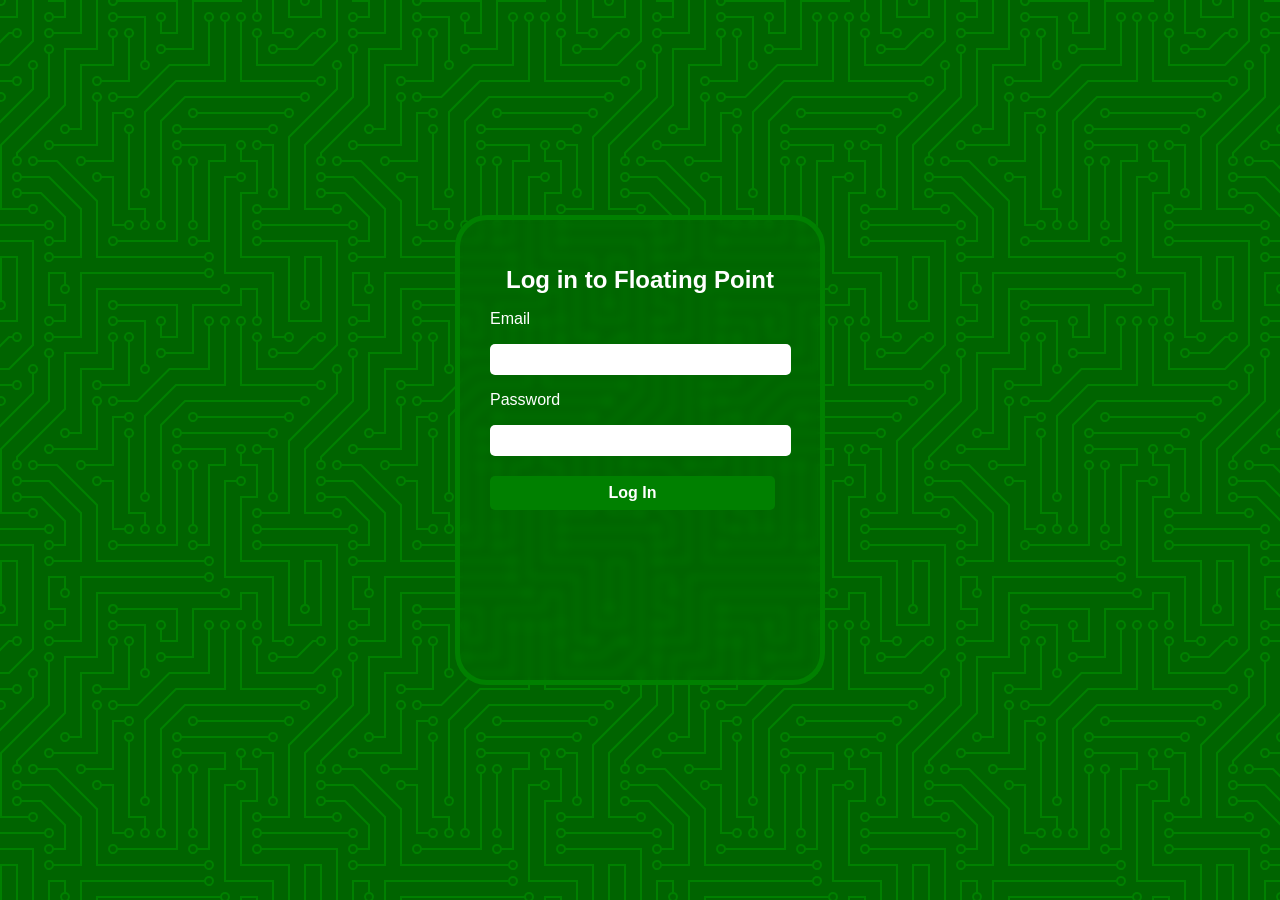
==== login.html @ 678a96ec "Created log in page" ====
<!DOCTYPE html>
<html>
<head>
    <meta charset="UTF-8" />
    <title>Log In</title>
    <link rel="stylesheet" href="login.css">
</head>
<body>
    <div>
        <h1>Log in to Floating Point</h1>

        <section>
            <p>Email</p>
            <input type="email">
        </section>

        <section>
            <p>Password</p>
            <input type="password">
        </section>

        <input id="logInButton" type="button" value="Log In">
    </div>
</body>
</html>
---- login.css ----
html, body {
    width: 100%;
    margin: 0;
    padding: 0;
    background-color: darkgreen;
    color:white;
    font-family: Arial, Helvetica, sans-serif;

    background-image: url("data:image/svg+xml,%3Csvg xmlns='http://www.w3.org/2000/svg' viewBox='0 0 304 304' width='304' height='304'%3E%3Cpath fill='%23008000' fill-opacity='1' d='M44.1 224a5 5 0 1 1 0 2H0v-2h44.1zm160 48a5 5 0 1 1 0 2H82v-2h122.1zm57.8-46a5 5 0 1 1 0-2H304v2h-42.1zm0 16a5 5 0 1 1 0-2H304v2h-42.1zm6.2-114a5 5 0 1 1 0 2h-86.2a5 5 0 1 1 0-2h86.2zm-256-48a5 5 0 1 1 0 2H0v-2h12.1zm185.8 34a5 5 0 1 1 0-2h86.2a5 5 0 1 1 0 2h-86.2zM258 12.1a5 5 0 1 1-2 0V0h2v12.1zm-64 208a5 5 0 1 1-2 0v-54.2a5 5 0 1 1 2 0v54.2zm48-198.2V80h62v2h-64V21.9a5 5 0 1 1 2 0zm16 16V64h46v2h-48V37.9a5 5 0 1 1 2 0zm-128 96V208h16v12.1a5 5 0 1 1-2 0V210h-16v-76.1a5 5 0 1 1 2 0zm-5.9-21.9a5 5 0 1 1 0 2H114v48H85.9a5 5 0 1 1 0-2H112v-48h12.1zm-6.2 130a5 5 0 1 1 0-2H176v-74.1a5 5 0 1 1 2 0V242h-60.1zm-16-64a5 5 0 1 1 0-2H114v48h10.1a5 5 0 1 1 0 2H112v-48h-10.1zM66 284.1a5 5 0 1 1-2 0V274H50v30h-2v-32h18v12.1zM236.1 176a5 5 0 1 1 0 2H226v94h48v32h-2v-30h-48v-98h12.1zm25.8-30a5 5 0 1 1 0-2H274v44.1a5 5 0 1 1-2 0V146h-10.1zm-64 96a5 5 0 1 1 0-2H208v-80h16v-14h-42.1a5 5 0 1 1 0-2H226v18h-16v80h-12.1zm86.2-210a5 5 0 1 1 0 2H272V0h2v32h10.1zM98 101.9V146H53.9a5 5 0 1 1 0-2H96v-42.1a5 5 0 1 1 2 0zM53.9 34a5 5 0 1 1 0-2H80V0h2v34H53.9zm60.1 3.9V66H82v64H69.9a5 5 0 1 1 0-2H80V64h32V37.9a5 5 0 1 1 2 0zM101.9 82a5 5 0 1 1 0-2H128V37.9a5 5 0 1 1 2 0V82h-28.1zm16-64a5 5 0 1 1 0-2H146v44.1a5 5 0 1 1-2 0V18h-26.1zm102.2 270a5 5 0 1 1 0 2H98v14h-2v-16h124.1zM242 149.9V160h16v34h-16v62h48v48h-2v-46h-48v-66h16v-30h-16v-12.1a5 5 0 1 1 2 0zM53.9 18a5 5 0 1 1 0-2H64V2H48V0h18v18H53.9zm112 32a5 5 0 1 1 0-2H192V0h50v2h-48v48h-28.1zm-48-48a5 5 0 0 1-9.8-2h2.07a3 3 0 1 0 5.66 0H178v34h-18V21.9a5 5 0 1 1 2 0V32h14V2h-58.1zm0 96a5 5 0 1 1 0-2H137l32-32h39V21.9a5 5 0 1 1 2 0V66h-40.17l-32 32H117.9zm28.1 90.1a5 5 0 1 1-2 0v-76.51L175.59 80H224V21.9a5 5 0 1 1 2 0V82h-49.59L146 112.41v75.69zm16 32a5 5 0 1 1-2 0v-99.51L184.59 96H300.1a5 5 0 0 1 3.9-3.9v2.07a3 3 0 0 0 0 5.66v2.07a5 5 0 0 1-3.9-3.9H185.41L162 121.41v98.69zm-144-64a5 5 0 1 1-2 0v-3.51l48-48V48h32V0h2v50H66v55.41l-48 48v2.69zM50 53.9v43.51l-48 48V208h26.1a5 5 0 1 1 0 2H0v-65.41l48-48V53.9a5 5 0 1 1 2 0zm-16 16V89.41l-34 34v-2.82l32-32V69.9a5 5 0 1 1 2 0zM12.1 32a5 5 0 1 1 0 2H9.41L0 43.41V40.6L8.59 32h3.51zm265.8 18a5 5 0 1 1 0-2h18.69l7.41-7.41v2.82L297.41 50H277.9zm-16 160a5 5 0 1 1 0-2H288v-71.41l16-16v2.82l-14 14V210h-28.1zm-208 32a5 5 0 1 1 0-2H64v-22.59L40.59 194H21.9a5 5 0 1 1 0-2H41.41L66 216.59V242H53.9zm150.2 14a5 5 0 1 1 0 2H96v-56.6L56.6 162H37.9a5 5 0 1 1 0-2h19.5L98 200.6V256h106.1zm-150.2 2a5 5 0 1 1 0-2H80v-46.59L48.59 178H21.9a5 5 0 1 1 0-2H49.41L82 208.59V258H53.9zM34 39.8v1.61L9.41 66H0v-2h8.59L32 40.59V0h2v39.8zM2 300.1a5 5 0 0 1 3.9 3.9H3.83A3 3 0 0 0 0 302.17V256h18v48h-2v-46H2v42.1zM34 241v63h-2v-62H0v-2h34v1zM17 18H0v-2h16V0h2v18h-1zm273-2h14v2h-16V0h2v16zm-32 273v15h-2v-14h-14v14h-2v-16h18v1zM0 92.1A5.02 5.02 0 0 1 6 97a5 5 0 0 1-6 4.9v-2.07a3 3 0 1 0 0-5.66V92.1zM80 272h2v32h-2v-32zm37.9 32h-2.07a3 3 0 0 0-5.66 0h-2.07a5 5 0 0 1 9.8 0zM5.9 0A5.02 5.02 0 0 1 0 5.9V3.83A3 3 0 0 0 3.83 0H5.9zm294.2 0h2.07A3 3 0 0 0 304 3.83V5.9a5 5 0 0 1-3.9-5.9zm3.9 300.1v2.07a3 3 0 0 0-1.83 1.83h-2.07a5 5 0 0 1 3.9-3.9zM97 100a3 3 0 1 0 0-6 3 3 0 0 0 0 6zm0-16a3 3 0 1 0 0-6 3 3 0 0 0 0 6zm16 16a3 3 0 1 0 0-6 3 3 0 0 0 0 6zm16 16a3 3 0 1 0 0-6 3 3 0 0 0 0 6zm0 16a3 3 0 1 0 0-6 3 3 0 0 0 0 6zm-48 32a3 3 0 1 0 0-6 3 3 0 0 0 0 6zm16 16a3 3 0 1 0 0-6 3 3 0 0 0 0 6zm32 48a3 3 0 1 0 0-6 3 3 0 0 0 0 6zm-16 16a3 3 0 1 0 0-6 3 3 0 0 0 0 6zm32-16a3 3 0 1 0 0-6 3 3 0 0 0 0 6zm0-32a3 3 0 1 0 0-6 3 3 0 0 0 0 6zm16 32a3 3 0 1 0 0-6 3 3 0 0 0 0 6zm32 16a3 3 0 1 0 0-6 3 3 0 0 0 0 6zm0-16a3 3 0 1 0 0-6 3 3 0 0 0 0 6zm-16-64a3 3 0 1 0 0-6 3 3 0 0 0 0 6zm16 0a3 3 0 1 0 0-6 3 3 0 0 0 0 6zm16 96a3 3 0 1 0 0-6 3 3 0 0 0 0 6zm0 16a3 3 0 1 0 0-6 3 3 0 0 0 0 6zm16 16a3 3 0 1 0 0-6 3 3 0 0 0 0 6zm16-144a3 3 0 1 0 0-6 3 3 0 0 0 0 6zm0 32a3 3 0 1 0 0-6 3 3 0 0 0 0 6zm16-32a3 3 0 1 0 0-6 3 3 0 0 0 0 6zm16-16a3 3 0 1 0 0-6 3 3 0 0 0 0 6zm-96 0a3 3 0 1 0 0-6 3 3 0 0 0 0 6zm0 16a3 3 0 1 0 0-6 3 3 0 0 0 0 6zm16-32a3 3 0 1 0 0-6 3 3 0 0 0 0 6zm96 0a3 3 0 1 0 0-6 3 3 0 0 0 0 6zm-16-64a3 3 0 1 0 0-6 3 3 0 0 0 0 6zm16-16a3 3 0 1 0 0-6 3 3 0 0 0 0 6zm-32 0a3 3 0 1 0 0-6 3 3 0 0 0 0 6zm0-16a3 3 0 1 0 0-6 3 3 0 0 0 0 6zm-16 0a3 3 0 1 0 0-6 3 3 0 0 0 0 6zm-16 0a3 3 0 1 0 0-6 3 3 0 0 0 0 6zm-16 0a3 3 0 1 0 0-6 3 3 0 0 0 0 6zM49 36a3 3 0 1 0 0-6 3 3 0 0 0 0 6zm-32 0a3 3 0 1 0 0-6 3 3 0 0 0 0 6zm32 16a3 3 0 1 0 0-6 3 3 0 0 0 0 6zM33 68a3 3 0 1 0 0-6 3 3 0 0 0 0 6zm16-48a3 3 0 1 0 0-6 3 3 0 0 0 0 6zm0 240a3 3 0 1 0 0-6 3 3 0 0 0 0 6zm16 32a3 3 0 1 0 0-6 3 3 0 0 0 0 6zm-16-64a3 3 0 1 0 0-6 3 3 0 0 0 0 6zm0 16a3 3 0 1 0 0-6 3 3 0 0 0 0 6zm-16-32a3 3 0 1 0 0-6 3 3 0 0 0 0 6zm80-176a3 3 0 1 0 0-6 3 3 0 0 0 0 6zm16 0a3 3 0 1 0 0-6 3 3 0 0 0 0 6zm-16-16a3 3 0 1 0 0-6 3 3 0 0 0 0 6zm32 48a3 3 0 1 0 0-6 3 3 0 0 0 0 6zm16-16a3 3 0 1 0 0-6 3 3 0 0 0 0 6zm0-32a3 3 0 1 0 0-6 3 3 0 0 0 0 6zm112 176a3 3 0 1 0 0-6 3 3 0 0 0 0 6zm-16 16a3 3 0 1 0 0-6 3 3 0 0 0 0 6zm0 16a3 3 0 1 0 0-6 3 3 0 0 0 0 6zm0 16a3 3 0 1 0 0-6 3 3 0 0 0 0 6zM17 180a3 3 0 1 0 0-6 3 3 0 0 0 0 6zm0 16a3 3 0 1 0 0-6 3 3 0 0 0 0 6zm0-32a3 3 0 1 0 0-6 3 3 0 0 0 0 6zm16 0a3 3 0 1 0 0-6 3 3 0 0 0 0 6zM17 84a3 3 0 1 0 0-6 3 3 0 0 0 0 6zm32 64a3 3 0 1 0 0-6 3 3 0 0 0 0 6zm16-16a3 3 0 1 0 0-6 3 3 0 0 0 0 6z'%3E%3C/path%3E%3C/svg%3E");
}

div {
    position: absolute;
    top: 50%;
    left: 50%;
    transform: translate(-50%, -50%);
    width: 300px;
    height: 400px;
    padding: 30px;
    backdrop-filter: blur(4px);
    border-radius: 2rem;
    border: 5px solid #008000;
}

h1 {
    font-size: x-large;
    text-align: center;
}

input {
    background-color: white;
    border: none;
    border-radius: 5px;
    padding: 8px;
    width: 100%;
    max-width: 285px;
    white-space: nowrap;
}

#logInButton {
    margin-top: 20px;
    background-color: #008000;
    color: white;
    font-weight: bold;
    font-size: medium;
}
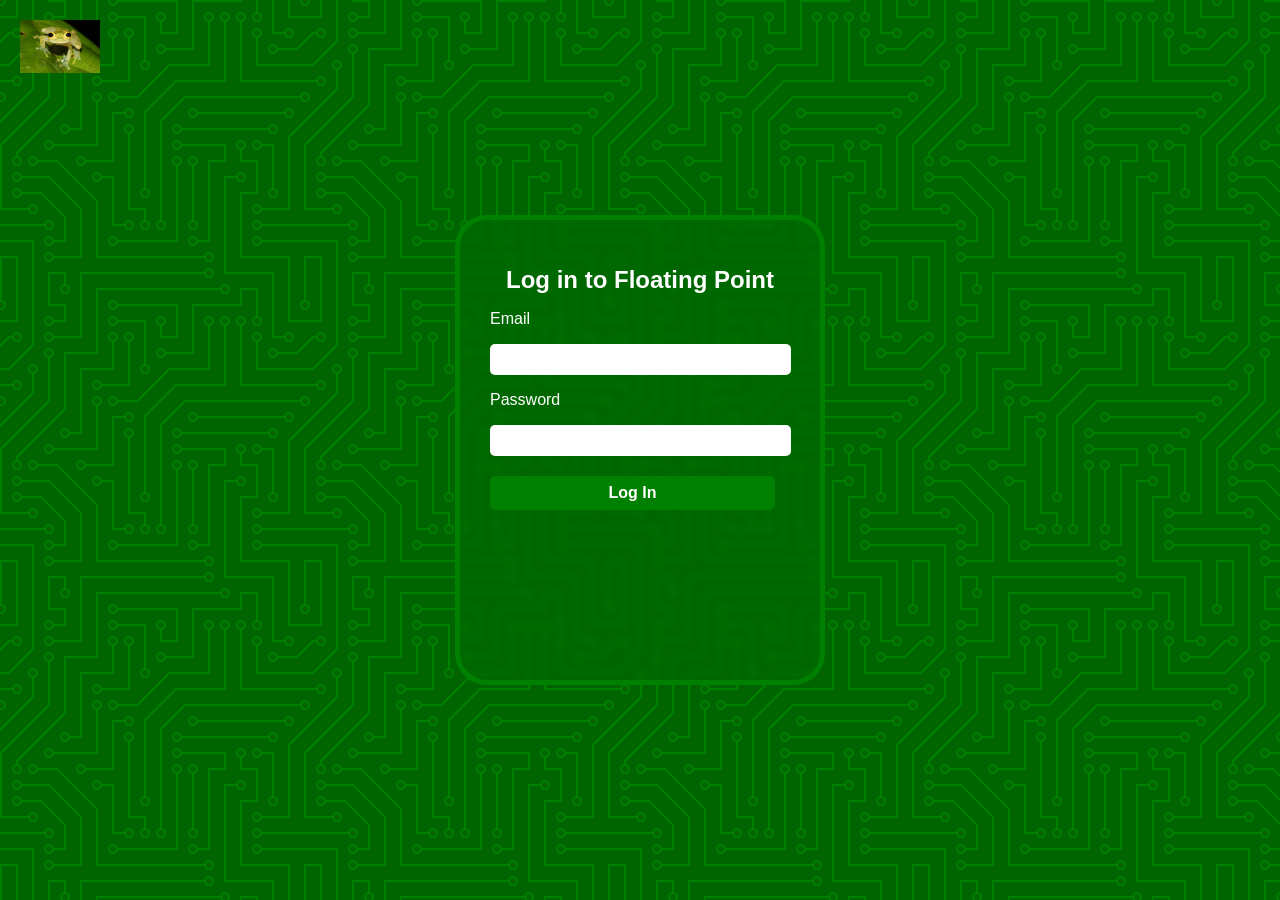
==== commit e6f4764e: "Added floating logo and temp logo to login page" ====
--- a/login.html
+++ b/login.html
@@ -5,6 +5,9 @@
     <title>Log In</title>
     <link rel="stylesheet" href="login.css">
 </head>
+<header>
+    <img src="Images/Glass_Frog-x.jpg" alt="A picture of a frog for now">
+</header>
 <body>
     <div>
         <h1>Log in to Floating Point</h1>
--- a/login.css
+++ b/login.css
@@ -7,6 +7,11 @@
     font-family: Arial, Helvetica, sans-serif;
 
     background-image: url("data:image/svg+xml,%3Csvg xmlns='http://www.w3.org/2000/svg' viewBox='0 0 304 304' width='304' height='304'%3E%3Cpath fill='%23008000' fill-opacity='1' d='M44.1 224a5 5 0 1 1 0 2H0v-2h44.1zm160 48a5 5 0 1 1 0 2H82v-2h122.1zm57.8-46a5 5 0 1 1 0-2H304v2h-42.1zm0 16a5 5 0 1 1 0-2H304v2h-42.1zm6.2-114a5 5 0 1 1 0 2h-86.2a5 5 0 1 1 0-2h86.2zm-256-48a5 5 0 1 1 0 2H0v-2h12.1zm185.8 34a5 5 0 1 1 0-2h86.2a5 5 0 1 1 0 2h-86.2zM258 12.1a5 5 0 1 1-2 0V0h2v12.1zm-64 208a5 5 0 1 1-2 0v-54.2a5 5 0 1 1 2 0v54.2zm48-198.2V80h62v2h-64V21.9a5 5 0 1 1 2 0zm16 16V64h46v2h-48V37.9a5 5 0 1 1 2 0zm-128 96V208h16v12.1a5 5 0 1 1-2 0V210h-16v-76.1a5 5 0 1 1 2 0zm-5.9-21.9a5 5 0 1 1 0 2H114v48H85.9a5 5 0 1 1 0-2H112v-48h12.1zm-6.2 130a5 5 0 1 1 0-2H176v-74.1a5 5 0 1 1 2 0V242h-60.1zm-16-64a5 5 0 1 1 0-2H114v48h10.1a5 5 0 1 1 0 2H112v-48h-10.1zM66 284.1a5 5 0 1 1-2 0V274H50v30h-2v-32h18v12.1zM236.1 176a5 5 0 1 1 0 2H226v94h48v32h-2v-30h-48v-98h12.1zm25.8-30a5 5 0 1 1 0-2H274v44.1a5 5 0 1 1-2 0V146h-10.1zm-64 96a5 5 0 1 1 0-2H208v-80h16v-14h-42.1a5 5 0 1 1 0-2H226v18h-16v80h-12.1zm86.2-210a5 5 0 1 1 0 2H272V0h2v32h10.1zM98 101.9V146H53.9a5 5 0 1 1 0-2H96v-42.1a5 5 0 1 1 2 0zM53.9 34a5 5 0 1 1 0-2H80V0h2v34H53.9zm60.1 3.9V66H82v64H69.9a5 5 0 1 1 0-2H80V64h32V37.9a5 5 0 1 1 2 0zM101.9 82a5 5 0 1 1 0-2H128V37.9a5 5 0 1 1 2 0V82h-28.1zm16-64a5 5 0 1 1 0-2H146v44.1a5 5 0 1 1-2 0V18h-26.1zm102.2 270a5 5 0 1 1 0 2H98v14h-2v-16h124.1zM242 149.9V160h16v34h-16v62h48v48h-2v-46h-48v-66h16v-30h-16v-12.1a5 5 0 1 1 2 0zM53.9 18a5 5 0 1 1 0-2H64V2H48V0h18v18H53.9zm112 32a5 5 0 1 1 0-2H192V0h50v2h-48v48h-28.1zm-48-48a5 5 0 0 1-9.8-2h2.07a3 3 0 1 0 5.66 0H178v34h-18V21.9a5 5 0 1 1 2 0V32h14V2h-58.1zm0 96a5 5 0 1 1 0-2H137l32-32h39V21.9a5 5 0 1 1 2 0V66h-40.17l-32 32H117.9zm28.1 90.1a5 5 0 1 1-2 0v-76.51L175.59 80H224V21.9a5 5 0 1 1 2 0V82h-49.59L146 112.41v75.69zm16 32a5 5 0 1 1-2 0v-99.51L184.59 96H300.1a5 5 0 0 1 3.9-3.9v2.07a3 3 0 0 0 0 5.66v2.07a5 5 0 0 1-3.9-3.9H185.41L162 121.41v98.69zm-144-64a5 5 0 1 1-2 0v-3.51l48-48V48h32V0h2v50H66v55.41l-48 48v2.69zM50 53.9v43.51l-48 48V208h26.1a5 5 0 1 1 0 2H0v-65.41l48-48V53.9a5 5 0 1 1 2 0zm-16 16V89.41l-34 34v-2.82l32-32V69.9a5 5 0 1 1 2 0zM12.1 32a5 5 0 1 1 0 2H9.41L0 43.41V40.6L8.59 32h3.51zm265.8 18a5 5 0 1 1 0-2h18.69l7.41-7.41v2.82L297.41 50H277.9zm-16 160a5 5 0 1 1 0-2H288v-71.41l16-16v2.82l-14 14V210h-28.1zm-208 32a5 5 0 1 1 0-2H64v-22.59L40.59 194H21.9a5 5 0 1 1 0-2H41.41L66 216.59V242H53.9zm150.2 14a5 5 0 1 1 0 2H96v-56.6L56.6 162H37.9a5 5 0 1 1 0-2h19.5L98 200.6V256h106.1zm-150.2 2a5 5 0 1 1 0-2H80v-46.59L48.59 178H21.9a5 5 0 1 1 0-2H49.41L82 208.59V258H53.9zM34 39.8v1.61L9.41 66H0v-2h8.59L32 40.59V0h2v39.8zM2 300.1a5 5 0 0 1 3.9 3.9H3.83A3 3 0 0 0 0 302.17V256h18v48h-2v-46H2v42.1zM34 241v63h-2v-62H0v-2h34v1zM17 18H0v-2h16V0h2v18h-1zm273-2h14v2h-16V0h2v16zm-32 273v15h-2v-14h-14v14h-2v-16h18v1zM0 92.1A5.02 5.02 0 0 1 6 97a5 5 0 0 1-6 4.9v-2.07a3 3 0 1 0 0-5.66V92.1zM80 272h2v32h-2v-32zm37.9 32h-2.07a3 3 0 0 0-5.66 0h-2.07a5 5 0 0 1 9.8 0zM5.9 0A5.02 5.02 0 0 1 0 5.9V3.83A3 3 0 0 0 3.83 0H5.9zm294.2 0h2.07A3 3 0 0 0 304 3.83V5.9a5 5 0 0 1-3.9-5.9zm3.9 300.1v2.07a3 3 0 0 0-1.83 1.83h-2.07a5 5 0 0 1 3.9-3.9zM97 100a3 3 0 1 0 0-6 3 3 0 0 0 0 6zm0-16a3 3 0 1 0 0-6 3 3 0 0 0 0 6zm16 16a3 3 0 1 0 0-6 3 3 0 0 0 0 6zm16 16a3 3 0 1 0 0-6 3 3 0 0 0 0 6zm0 16a3 3 0 1 0 0-6 3 3 0 0 0 0 6zm-48 32a3 3 0 1 0 0-6 3 3 0 0 0 0 6zm16 16a3 3 0 1 0 0-6 3 3 0 0 0 0 6zm32 48a3 3 0 1 0 0-6 3 3 0 0 0 0 6zm-16 16a3 3 0 1 0 0-6 3 3 0 0 0 0 6zm32-16a3 3 0 1 0 0-6 3 3 0 0 0 0 6zm0-32a3 3 0 1 0 0-6 3 3 0 0 0 0 6zm16 32a3 3 0 1 0 0-6 3 3 0 0 0 0 6zm32 16a3 3 0 1 0 0-6 3 3 0 0 0 0 6zm0-16a3 3 0 1 0 0-6 3 3 0 0 0 0 6zm-16-64a3 3 0 1 0 0-6 3 3 0 0 0 0 6zm16 0a3 3 0 1 0 0-6 3 3 0 0 0 0 6zm16 96a3 3 0 1 0 0-6 3 3 0 0 0 0 6zm0 16a3 3 0 1 0 0-6 3 3 0 0 0 0 6zm16 16a3 3 0 1 0 0-6 3 3 0 0 0 0 6zm16-144a3 3 0 1 0 0-6 3 3 0 0 0 0 6zm0 32a3 3 0 1 0 0-6 3 3 0 0 0 0 6zm16-32a3 3 0 1 0 0-6 3 3 0 0 0 0 6zm16-16a3 3 0 1 0 0-6 3 3 0 0 0 0 6zm-96 0a3 3 0 1 0 0-6 3 3 0 0 0 0 6zm0 16a3 3 0 1 0 0-6 3 3 0 0 0 0 6zm16-32a3 3 0 1 0 0-6 3 3 0 0 0 0 6zm96 0a3 3 0 1 0 0-6 3 3 0 0 0 0 6zm-16-64a3 3 0 1 0 0-6 3 3 0 0 0 0 6zm16-16a3 3 0 1 0 0-6 3 3 0 0 0 0 6zm-32 0a3 3 0 1 0 0-6 3 3 0 0 0 0 6zm0-16a3 3 0 1 0 0-6 3 3 0 0 0 0 6zm-16 0a3 3 0 1 0 0-6 3 3 0 0 0 0 6zm-16 0a3 3 0 1 0 0-6 3 3 0 0 0 0 6zm-16 0a3 3 0 1 0 0-6 3 3 0 0 0 0 6zM49 36a3 3 0 1 0 0-6 3 3 0 0 0 0 6zm-32 0a3 3 0 1 0 0-6 3 3 0 0 0 0 6zm32 16a3 3 0 1 0 0-6 3 3 0 0 0 0 6zM33 68a3 3 0 1 0 0-6 3 3 0 0 0 0 6zm16-48a3 3 0 1 0 0-6 3 3 0 0 0 0 6zm0 240a3 3 0 1 0 0-6 3 3 0 0 0 0 6zm16 32a3 3 0 1 0 0-6 3 3 0 0 0 0 6zm-16-64a3 3 0 1 0 0-6 3 3 0 0 0 0 6zm0 16a3 3 0 1 0 0-6 3 3 0 0 0 0 6zm-16-32a3 3 0 1 0 0-6 3 3 0 0 0 0 6zm80-176a3 3 0 1 0 0-6 3 3 0 0 0 0 6zm16 0a3 3 0 1 0 0-6 3 3 0 0 0 0 6zm-16-16a3 3 0 1 0 0-6 3 3 0 0 0 0 6zm32 48a3 3 0 1 0 0-6 3 3 0 0 0 0 6zm16-16a3 3 0 1 0 0-6 3 3 0 0 0 0 6zm0-32a3 3 0 1 0 0-6 3 3 0 0 0 0 6zm112 176a3 3 0 1 0 0-6 3 3 0 0 0 0 6zm-16 16a3 3 0 1 0 0-6 3 3 0 0 0 0 6zm0 16a3 3 0 1 0 0-6 3 3 0 0 0 0 6zm0 16a3 3 0 1 0 0-6 3 3 0 0 0 0 6zM17 180a3 3 0 1 0 0-6 3 3 0 0 0 0 6zm0 16a3 3 0 1 0 0-6 3 3 0 0 0 0 6zm0-32a3 3 0 1 0 0-6 3 3 0 0 0 0 6zm16 0a3 3 0 1 0 0-6 3 3 0 0 0 0 6zM17 84a3 3 0 1 0 0-6 3 3 0 0 0 0 6zm32 64a3 3 0 1 0 0-6 3 3 0 0 0 0 6zm16-16a3 3 0 1 0 0-6 3 3 0 0 0 0 6z'%3E%3C/path%3E%3C/svg%3E");
+}
+
+header img {
+    padding: 20px;
+    width: 80px;
 }
 
 div {
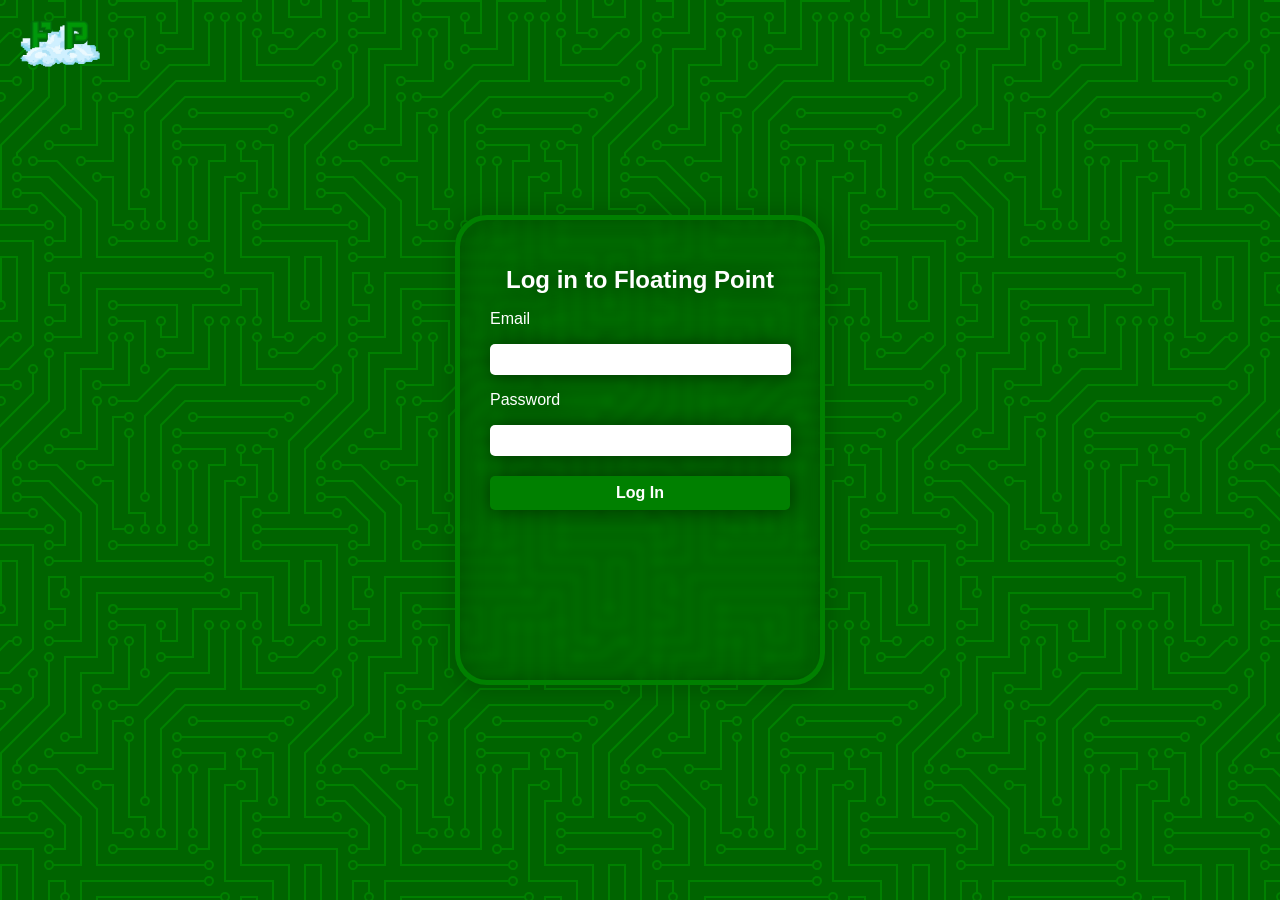
==== commit fbd9db50: "Changed some CSS & may have fixed aspect ratio" ====
--- a/login.html
+++ b/login.html
@@ -6,7 +6,7 @@
     <link rel="stylesheet" href="login.css">
 </head>
 <header>
-    <img src="Images/Glass_Frog-x.jpg" alt="A picture of a frog for now">
+    <img src="Images/FloatingPointLogo.png" alt="The Floating Point Logo">
 </header>
 <body>
     <div>
--- a/login.css
+++ b/login.css
@@ -25,6 +25,7 @@
     backdrop-filter: blur(4px);
     border-radius: 2rem;
     border: 5px solid #008000;
+    filter: drop-shadow(1px 1px 10px rgba(0, 0, 0, 0.5));
 }
 
 h1 {
@@ -43,9 +44,16 @@
 }
 
 #logInButton {
+    max-width: 300px;
     margin-top: 20px;
     background-color: #008000;
     color: white;
     font-weight: bold;
     font-size: medium;
+}
+
+#logInButton:hover {
+    cursor: pointer;
+    background-color: limegreen;
+    transition: background 0.2s ease;
 }
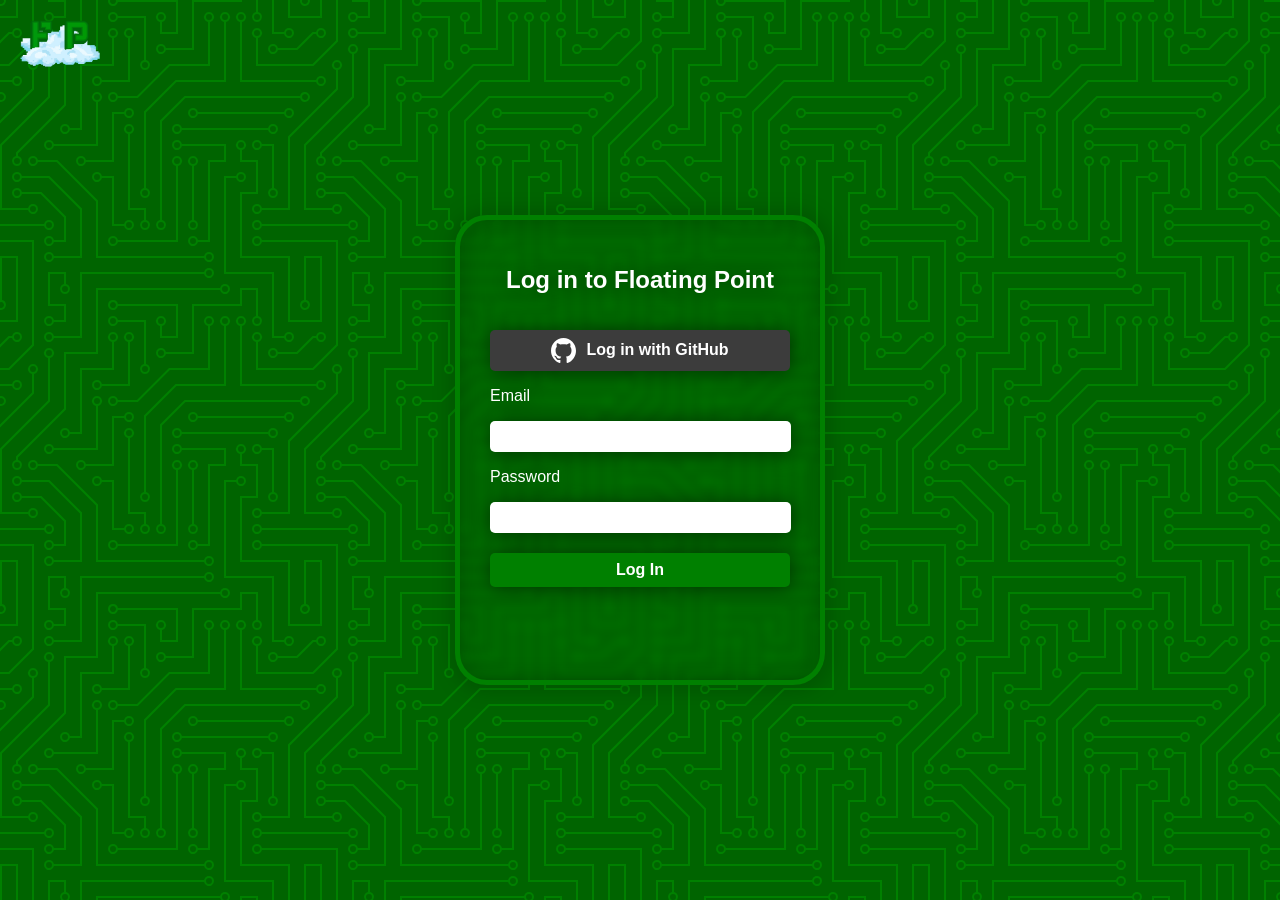
==== commit c8ae2576: "Added a non-functional login with github button" ====
--- a/login.html
+++ b/login.html
@@ -13,6 +13,10 @@
         <h1>Log in to Floating Point</h1>
 
         <section>
+            <button id="logInGithub"><img id="githubLogo" src="Images/github.D.svg" width="25px">Log in with GitHub</button>
+        </section>
+
+        <section>
             <p>Email</p>
             <input type="email">
         </section>
@@ -22,7 +26,7 @@
             <input type="password">
         </section>
 
-        <input id="logInButton" type="button" value="Log In">
+        <button id="logInButton">Log In</button>
     </div>
 </body>
 </html>
--- a/login.css
+++ b/login.css
@@ -43,6 +43,38 @@
     white-space: nowrap;
 }
 
+button {
+    background-color: white;
+    border: none;
+    border-radius: 5px;
+    padding: 8px;
+    width: 100%;
+    max-width: 285px;
+    white-space: nowrap;
+}
+
+#githubLogo {
+    padding-right: 10px;
+}
+
+#logInGithub {
+    display: inline-flex;
+    max-width: 300px;
+    margin-top: 20px;
+    background-color: rgb(60, 60, 60);
+    color: white;
+    font-weight: bold;
+    font-size: medium;
+    align-items: center;
+    justify-content: center;
+}
+
+#logInGithub:hover {
+    cursor: pointer;
+    background-color: rgb(70, 70, 70);
+    transition: background 0.2s ease;
+}
+
 #logInButton {
     max-width: 300px;
     margin-top: 20px;
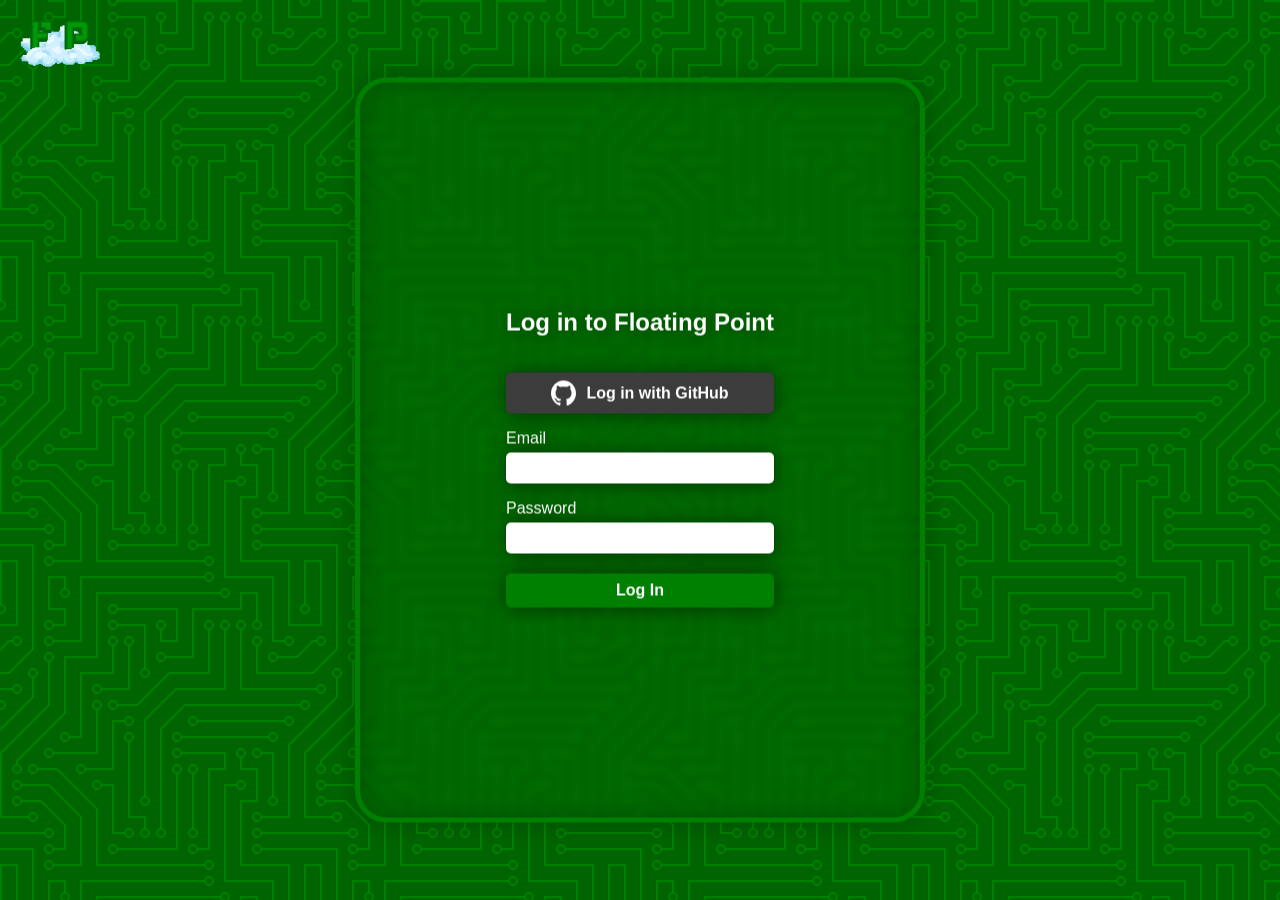
==== commit 83a2bfda: "Fixed mobile sizing for login page" ====
--- a/login.html
+++ b/login.html
@@ -4,29 +4,32 @@
     <meta charset="UTF-8" />
     <title>Log In</title>
     <link rel="stylesheet" href="login.css">
+    <meta name="viewport" content="width=device-width, initial-scale=1">
 </head>
 <header>
     <img src="Images/FloatingPointLogo.png" alt="The Floating Point Logo">
 </header>
 <body>
-    <div>
-        <h1>Log in to Floating Point</h1>
+    <div class="outerBorder">
+        <div class="innerBorder">
+            <h1>Log in to Floating Point</h1>
 
-        <section>
-            <button id="logInGithub"><img id="githubLogo" src="Images/github.D.svg" width="25px">Log in with GitHub</button>
-        </section>
+            <section>
+                <button id="logInGithub"><img id="githubLogo" src="Images/github.D.svg" width="25px">Log in with GitHub</button>
+            </section>
 
-        <section>
-            <p>Email</p>
-            <input type="email">
-        </section>
+            <section>
+                <p>Email</p>
+                <input type="email">
+            </section>
 
-        <section>
-            <p>Password</p>
-            <input type="password">
-        </section>
+            <section>
+                <p>Password</p>
+                <input type="password">
+            </section>
 
-        <button id="logInButton">Log In</button>
+            <button id="logInButton">Log In</button>
+        </div>
     </div>
 </body>
 </html>
--- a/login.css
+++ b/login.css
@@ -9,23 +9,36 @@
     background-image: url("data:image/svg+xml,%3Csvg xmlns='http://www.w3.org/2000/svg' viewBox='0 0 304 304' width='304' height='304'%3E%3Cpath fill='%23008000' fill-opacity='1' d='M44.1 224a5 5 0 1 1 0 2H0v-2h44.1zm160 48a5 5 0 1 1 0 2H82v-2h122.1zm57.8-46a5 5 0 1 1 0-2H304v2h-42.1zm0 16a5 5 0 1 1 0-2H304v2h-42.1zm6.2-114a5 5 0 1 1 0 2h-86.2a5 5 0 1 1 0-2h86.2zm-256-48a5 5 0 1 1 0 2H0v-2h12.1zm185.8 34a5 5 0 1 1 0-2h86.2a5 5 0 1 1 0 2h-86.2zM258 12.1a5 5 0 1 1-2 0V0h2v12.1zm-64 208a5 5 0 1 1-2 0v-54.2a5 5 0 1 1 2 0v54.2zm48-198.2V80h62v2h-64V21.9a5 5 0 1 1 2 0zm16 16V64h46v2h-48V37.9a5 5 0 1 1 2 0zm-128 96V208h16v12.1a5 5 0 1 1-2 0V210h-16v-76.1a5 5 0 1 1 2 0zm-5.9-21.9a5 5 0 1 1 0 2H114v48H85.9a5 5 0 1 1 0-2H112v-48h12.1zm-6.2 130a5 5 0 1 1 0-2H176v-74.1a5 5 0 1 1 2 0V242h-60.1zm-16-64a5 5 0 1 1 0-2H114v48h10.1a5 5 0 1 1 0 2H112v-48h-10.1zM66 284.1a5 5 0 1 1-2 0V274H50v30h-2v-32h18v12.1zM236.1 176a5 5 0 1 1 0 2H226v94h48v32h-2v-30h-48v-98h12.1zm25.8-30a5 5 0 1 1 0-2H274v44.1a5 5 0 1 1-2 0V146h-10.1zm-64 96a5 5 0 1 1 0-2H208v-80h16v-14h-42.1a5 5 0 1 1 0-2H226v18h-16v80h-12.1zm86.2-210a5 5 0 1 1 0 2H272V0h2v32h10.1zM98 101.9V146H53.9a5 5 0 1 1 0-2H96v-42.1a5 5 0 1 1 2 0zM53.9 34a5 5 0 1 1 0-2H80V0h2v34H53.9zm60.1 3.9V66H82v64H69.9a5 5 0 1 1 0-2H80V64h32V37.9a5 5 0 1 1 2 0zM101.9 82a5 5 0 1 1 0-2H128V37.9a5 5 0 1 1 2 0V82h-28.1zm16-64a5 5 0 1 1 0-2H146v44.1a5 5 0 1 1-2 0V18h-26.1zm102.2 270a5 5 0 1 1 0 2H98v14h-2v-16h124.1zM242 149.9V160h16v34h-16v62h48v48h-2v-46h-48v-66h16v-30h-16v-12.1a5 5 0 1 1 2 0zM53.9 18a5 5 0 1 1 0-2H64V2H48V0h18v18H53.9zm112 32a5 5 0 1 1 0-2H192V0h50v2h-48v48h-28.1zm-48-48a5 5 0 0 1-9.8-2h2.07a3 3 0 1 0 5.66 0H178v34h-18V21.9a5 5 0 1 1 2 0V32h14V2h-58.1zm0 96a5 5 0 1 1 0-2H137l32-32h39V21.9a5 5 0 1 1 2 0V66h-40.17l-32 32H117.9zm28.1 90.1a5 5 0 1 1-2 0v-76.51L175.59 80H224V21.9a5 5 0 1 1 2 0V82h-49.59L146 112.41v75.69zm16 32a5 5 0 1 1-2 0v-99.51L184.59 96H300.1a5 5 0 0 1 3.9-3.9v2.07a3 3 0 0 0 0 5.66v2.07a5 5 0 0 1-3.9-3.9H185.41L162 121.41v98.69zm-144-64a5 5 0 1 1-2 0v-3.51l48-48V48h32V0h2v50H66v55.41l-48 48v2.69zM50 53.9v43.51l-48 48V208h26.1a5 5 0 1 1 0 2H0v-65.41l48-48V53.9a5 5 0 1 1 2 0zm-16 16V89.41l-34 34v-2.82l32-32V69.9a5 5 0 1 1 2 0zM12.1 32a5 5 0 1 1 0 2H9.41L0 43.41V40.6L8.59 32h3.51zm265.8 18a5 5 0 1 1 0-2h18.69l7.41-7.41v2.82L297.41 50H277.9zm-16 160a5 5 0 1 1 0-2H288v-71.41l16-16v2.82l-14 14V210h-28.1zm-208 32a5 5 0 1 1 0-2H64v-22.59L40.59 194H21.9a5 5 0 1 1 0-2H41.41L66 216.59V242H53.9zm150.2 14a5 5 0 1 1 0 2H96v-56.6L56.6 162H37.9a5 5 0 1 1 0-2h19.5L98 200.6V256h106.1zm-150.2 2a5 5 0 1 1 0-2H80v-46.59L48.59 178H21.9a5 5 0 1 1 0-2H49.41L82 208.59V258H53.9zM34 39.8v1.61L9.41 66H0v-2h8.59L32 40.59V0h2v39.8zM2 300.1a5 5 0 0 1 3.9 3.9H3.83A3 3 0 0 0 0 302.17V256h18v48h-2v-46H2v42.1zM34 241v63h-2v-62H0v-2h34v1zM17 18H0v-2h16V0h2v18h-1zm273-2h14v2h-16V0h2v16zm-32 273v15h-2v-14h-14v14h-2v-16h18v1zM0 92.1A5.02 5.02 0 0 1 6 97a5 5 0 0 1-6 4.9v-2.07a3 3 0 1 0 0-5.66V92.1zM80 272h2v32h-2v-32zm37.9 32h-2.07a3 3 0 0 0-5.66 0h-2.07a5 5 0 0 1 9.8 0zM5.9 0A5.02 5.02 0 0 1 0 5.9V3.83A3 3 0 0 0 3.83 0H5.9zm294.2 0h2.07A3 3 0 0 0 304 3.83V5.9a5 5 0 0 1-3.9-5.9zm3.9 300.1v2.07a3 3 0 0 0-1.83 1.83h-2.07a5 5 0 0 1 3.9-3.9zM97 100a3 3 0 1 0 0-6 3 3 0 0 0 0 6zm0-16a3 3 0 1 0 0-6 3 3 0 0 0 0 6zm16 16a3 3 0 1 0 0-6 3 3 0 0 0 0 6zm16 16a3 3 0 1 0 0-6 3 3 0 0 0 0 6zm0 16a3 3 0 1 0 0-6 3 3 0 0 0 0 6zm-48 32a3 3 0 1 0 0-6 3 3 0 0 0 0 6zm16 16a3 3 0 1 0 0-6 3 3 0 0 0 0 6zm32 48a3 3 0 1 0 0-6 3 3 0 0 0 0 6zm-16 16a3 3 0 1 0 0-6 3 3 0 0 0 0 6zm32-16a3 3 0 1 0 0-6 3 3 0 0 0 0 6zm0-32a3 3 0 1 0 0-6 3 3 0 0 0 0 6zm16 32a3 3 0 1 0 0-6 3 3 0 0 0 0 6zm32 16a3 3 0 1 0 0-6 3 3 0 0 0 0 6zm0-16a3 3 0 1 0 0-6 3 3 0 0 0 0 6zm-16-64a3 3 0 1 0 0-6 3 3 0 0 0 0 6zm16 0a3 3 0 1 0 0-6 3 3 0 0 0 0 6zm16 96a3 3 0 1 0 0-6 3 3 0 0 0 0 6zm0 16a3 3 0 1 0 0-6 3 3 0 0 0 0 6zm16 16a3 3 0 1 0 0-6 3 3 0 0 0 0 6zm16-144a3 3 0 1 0 0-6 3 3 0 0 0 0 6zm0 32a3 3 0 1 0 0-6 3 3 0 0 0 0 6zm16-32a3 3 0 1 0 0-6 3 3 0 0 0 0 6zm16-16a3 3 0 1 0 0-6 3 3 0 0 0 0 6zm-96 0a3 3 0 1 0 0-6 3 3 0 0 0 0 6zm0 16a3 3 0 1 0 0-6 3 3 0 0 0 0 6zm16-32a3 3 0 1 0 0-6 3 3 0 0 0 0 6zm96 0a3 3 0 1 0 0-6 3 3 0 0 0 0 6zm-16-64a3 3 0 1 0 0-6 3 3 0 0 0 0 6zm16-16a3 3 0 1 0 0-6 3 3 0 0 0 0 6zm-32 0a3 3 0 1 0 0-6 3 3 0 0 0 0 6zm0-16a3 3 0 1 0 0-6 3 3 0 0 0 0 6zm-16 0a3 3 0 1 0 0-6 3 3 0 0 0 0 6zm-16 0a3 3 0 1 0 0-6 3 3 0 0 0 0 6zm-16 0a3 3 0 1 0 0-6 3 3 0 0 0 0 6zM49 36a3 3 0 1 0 0-6 3 3 0 0 0 0 6zm-32 0a3 3 0 1 0 0-6 3 3 0 0 0 0 6zm32 16a3 3 0 1 0 0-6 3 3 0 0 0 0 6zM33 68a3 3 0 1 0 0-6 3 3 0 0 0 0 6zm16-48a3 3 0 1 0 0-6 3 3 0 0 0 0 6zm0 240a3 3 0 1 0 0-6 3 3 0 0 0 0 6zm16 32a3 3 0 1 0 0-6 3 3 0 0 0 0 6zm-16-64a3 3 0 1 0 0-6 3 3 0 0 0 0 6zm0 16a3 3 0 1 0 0-6 3 3 0 0 0 0 6zm-16-32a3 3 0 1 0 0-6 3 3 0 0 0 0 6zm80-176a3 3 0 1 0 0-6 3 3 0 0 0 0 6zm16 0a3 3 0 1 0 0-6 3 3 0 0 0 0 6zm-16-16a3 3 0 1 0 0-6 3 3 0 0 0 0 6zm32 48a3 3 0 1 0 0-6 3 3 0 0 0 0 6zm16-16a3 3 0 1 0 0-6 3 3 0 0 0 0 6zm0-32a3 3 0 1 0 0-6 3 3 0 0 0 0 6zm112 176a3 3 0 1 0 0-6 3 3 0 0 0 0 6zm-16 16a3 3 0 1 0 0-6 3 3 0 0 0 0 6zm0 16a3 3 0 1 0 0-6 3 3 0 0 0 0 6zm0 16a3 3 0 1 0 0-6 3 3 0 0 0 0 6zM17 180a3 3 0 1 0 0-6 3 3 0 0 0 0 6zm0 16a3 3 0 1 0 0-6 3 3 0 0 0 0 6zm0-32a3 3 0 1 0 0-6 3 3 0 0 0 0 6zm16 0a3 3 0 1 0 0-6 3 3 0 0 0 0 6zM17 84a3 3 0 1 0 0-6 3 3 0 0 0 0 6zm32 64a3 3 0 1 0 0-6 3 3 0 0 0 0 6zm16-16a3 3 0 1 0 0-6 3 3 0 0 0 0 6z'%3E%3C/path%3E%3C/svg%3E");
 }
 
+p {
+    margin-bottom: 5px;
+}
+
 header img {
     padding: 20px;
     width: 80px;
 }
 
-div {
+.outerBorder {
+    display: flex;
     position: absolute;
     top: 50%;
     left: 50%;
     transform: translate(-50%, -50%);
-    width: 300px;
-    height: 400px;
+    width: 60vmin;
+    min-width: 200px;
+    max-width: 500px;
+    height: 75vmin;
+    min-height: 350px;
+    max-height: 800px;
     padding: 30px;
     backdrop-filter: blur(4px);
     border-radius: 2rem;
     border: 5px solid #008000;
     filter: drop-shadow(1px 1px 10px rgba(0, 0, 0, 0.5));
+}
+
+.innerBorder {
+    margin: auto;
 }
 
 h1 {
@@ -39,8 +52,9 @@
     border-radius: 5px;
     padding: 8px;
     width: 100%;
-    max-width: 285px;
+    max-width: 300px;
     white-space: nowrap;
+    box-sizing: border-box;
 }
 
 button {
@@ -49,8 +63,9 @@
     border-radius: 5px;
     padding: 8px;
     width: 100%;
-    max-width: 285px;
+    max-width: 300px;
     white-space: nowrap;
+    box-sizing: border-box;
 }
 
 #githubLogo {
@@ -58,8 +73,8 @@
 }
 
 #logInGithub {
+    max-width: 300px;
     display: inline-flex;
-    max-width: 300px;
     margin-top: 20px;
     background-color: rgb(60, 60, 60);
     color: white;
